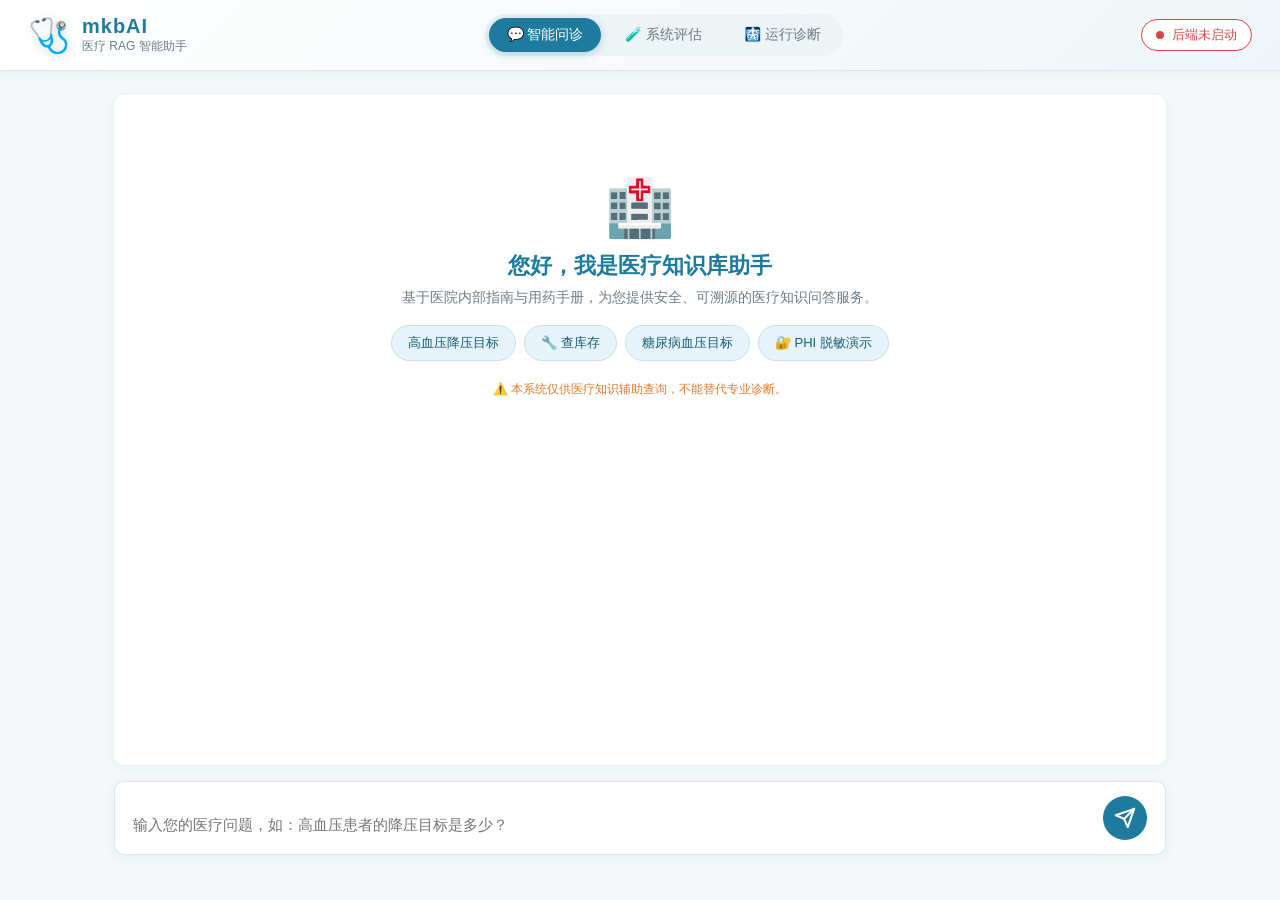
==== src/main/resources/static/index.html @ ca89a930 "feat: 添加医疗风格前端页面（聊天 / 评估 / 诊断）" ====
<!DOCTYPE html>
<html lang="zh-CN">
<head>
  <meta charset="UTF-8">
  <meta name="viewport" content="width=device-width, initial-scale=1.0">
  <title>mkbAI · 医疗 RAG 智能助手</title>
  <link rel="stylesheet" href="style.css">
</head>
<body>

<header class="topbar">
  <div class="logo">
    <span class="logo-icon">🩺</span>
    <div class="logo-text">
      <h1>mkbAI</h1>
      <p>医疗 RAG 智能助手</p>
    </div>
  </div>
  <nav class="tabs">
    <button class="tab active" data-tab="chat">💬 智能问诊</button>
    <button class="tab" data-tab="eval">🧪 系统评估</button>
    <button class="tab" data-tab="diag">🩻 运行诊断</button>
  </nav>
  <div class="status-pill" id="apiStatus">
    <span class="dot"></span> 后端检测中...
  </div>
</header>

<main class="container">

  <!-- ==================== 聊天界面 ==================== -->
  <section class="panel active" id="panel-chat">
    <div class="chat-area" id="chatArea">
      <div class="chat-welcome">
        <div class="welcome-icon">🏥</div>
        <h2>您好，我是医疗知识库助手</h2>
        <p>基于医院内部指南与用药手册，为您提供安全、可溯源的医疗知识问答服务。</p>
        <div class="quick-prompts">
          <button class="chip" data-q="高血压患者的降压目标是多少？">高血压降压目标</button>
          <button class="chip" data-q="胃镜活检钳还有多少库存？">🔧 查库存</button>
          <button class="chip" data-q="糖尿病患者的血压控制目标是什么？">糖尿病血压目标</button>
          <button class="chip" data-q="请查询一下病历号MRN123456的相关信息">🔐 PHI 脱敏演示</button>
        </div>
        <p class="disclaimer">⚠️ 本系统仅供医疗知识辅助查询，不能替代专业诊断。</p>
      </div>
    </div>

    <div class="input-bar">
      <textarea id="msgInput" placeholder="输入您的医疗问题，如：高血压患者的降压目标是多少？" rows="1"></textarea>
      <button id="sendBtn" class="send-btn" title="发送 (Ctrl+Enter)">
        <svg width="22" height="22" viewBox="0 0 24 24" fill="none" stroke="currentColor" stroke-width="2.2" stroke-linecap="round" stroke-linejoin="round"><path d="M22 2L11 13"/><path d="M22 2l-7 20-4-9-9-4 20-7z"/></svg>
      </button>
    </div>
  </section>

  <!-- ==================== 评估界面 ==================== -->
  <section class="panel" id="panel-eval">
    <div class="eval-header">
      <h2>🧪 医疗测试集自动评估</h2>
      <p>10 个标准测试用例 · 4 维度量化评估（准确性 / 引用 / 幻觉 / 合规性）</p>
      <button class="btn-primary" id="runEvalBtn">▶ 开始评估</button>
    </div>
    <div class="eval-body" id="evalBody">
      <div class="eval-placeholder">点击上方按钮运行评估，结果将在此展示。</div>
    </div>
  </section>

  <!-- ==================== 诊断界面 ==================== -->
  <section class="panel" id="panel-diag">
    <div class="diag-header">
      <h2>🩻 运行时诊断</h2>
      <p>实时查看向量库状态、OCR 就绪情况、知识库统计</p>
      <button class="btn-primary" id="refreshDiagBtn">🔄 刷新诊断</button>
    </div>
    <div class="diag-body" id="diagBody">
      <div class="diag-placeholder">点击上方按钮刷新系统状态。</div>
    </div>
  </section>

</main>

<script src="app.js"></script>
</body>
</html>
---- src/main/resources/static/style.css ----
:root {
  --primary: #1e7b9e;
  --primary-dark: #165d78;
  --primary-light: #e6f3f8;
  --accent: #2ea876;
  --warn: #e07a2c;
  --danger: #d94646;
  --bg: #f4f8fa;
  --surface: #ffffff;
  --border: #dce6ec;
  --text: #1f2b33;
  --text-muted: #6b7c88;
  --shadow: 0 2px 12px rgba(30, 123, 158, 0.08);
  --radius: 10px;
}

* { box-sizing: border-box; margin: 0; padding: 0; }

html, body {
  height: 100%;
  font-family: -apple-system, BlinkMacSystemFont, "Segoe UI", "PingFang SC",
               "Microsoft YaHei", "Helvetica Neue", Arial, sans-serif;
  background: var(--bg);
  color: var(--text);
}

/* ================== 顶部栏 ================== */
.topbar {
  display: flex;
  align-items: center;
  justify-content: space-between;
  padding: 14px 28px;
  background: linear-gradient(135deg, #ffffff 0%, #eef6f9 100%);
  border-bottom: 1px solid var(--border);
  box-shadow: var(--shadow);
  position: sticky;
  top: 0;
  z-index: 100;
}

.logo {
  display: flex;
  align-items: center;
  gap: 12px;
}

.logo-icon {
  font-size: 34px;
  filter: drop-shadow(0 2px 4px rgba(30,123,158,.25));
}

.logo-text h1 {
  font-size: 20px;
  color: var(--primary);
  letter-spacing: 1px;
}

.logo-text p {
  font-size: 12px;
  color: var(--text-muted);
}

.tabs {
  display: flex;
  gap: 6px;
  background: #eef3f6;
  padding: 4px;
  border-radius: 50px;
}

.tab {
  padding: 8px 18px;
  border: none;
  background: transparent;
  border-radius: 50px;
  font-size: 14px;
  color: var(--text-muted);
  cursor: pointer;
  transition: all .2s;
}

.tab:hover { color: var(--primary); }

.tab.active {
  background: var(--primary);
  color: #fff;
  box-shadow: 0 2px 8px rgba(30,123,158,.3);
}

.status-pill {
  display: flex;
  align-items: center;
  gap: 8px;
  font-size: 13px;
  color: var(--text-muted);
  padding: 6px 14px;
  background: #fff;
  border: 1px solid var(--border);
  border-radius: 50px;
}

.status-pill .dot {
  width: 8px;
  height: 8px;
  background: #f1c94b;
  border-radius: 50%;
  animation: pulse 1.5s infinite;
}

.status-pill.ok .dot { background: var(--accent); }
.status-pill.err .dot { background: var(--danger); }
.status-pill.ok { color: var(--accent); border-color: var(--accent); }
.status-pill.err { color: var(--danger); border-color: var(--danger); }

@keyframes pulse {
  0%, 100% { opacity: 1; }
  50% { opacity: .4; }
}

/* ================== 主容器 ================== */
.container {
  max-width: 1100px;
  margin: 0 auto;
  padding: 24px;
  min-height: calc(100vh - 72px);
}

.panel { display: none; }
.panel.active { display: block; animation: fadeIn .25s; }

@keyframes fadeIn {
  from { opacity: 0; transform: translateY(6px); }
  to { opacity: 1; transform: none; }
}

/* ================== 聊天面板 ================== */
.chat-area {
  height: calc(100vh - 230px);
  overflow-y: auto;
  padding: 20px;
  background: var(--surface);
  border-radius: var(--radius);
  box-shadow: var(--shadow);
  margin-bottom: 16px;
  display: flex;
  flex-direction: column;
  gap: 18px;
}

.chat-welcome {
  text-align: center;
  margin: 60px auto;
  max-width: 600px;
  color: var(--text-muted);
}

.welcome-icon {
  font-size: 56px;
  margin-bottom: 10px;
}

.chat-welcome h2 {
  color: var(--primary);
  font-size: 22px;
  margin-bottom: 8px;
}

.chat-welcome p {
  font-size: 14px;
  margin-bottom: 18px;
}

.quick-prompts {
  display: flex;
  flex-wrap: wrap;
  gap: 8px;
  justify-content: center;
  margin-bottom: 20px;
}

.chip {
  padding: 8px 16px;
  background: var(--primary-light);
  border: 1px solid #c5e2ec;
  border-radius: 50px;
  font-size: 13px;
  color: var(--primary-dark);
  cursor: pointer;
  transition: all .2s;
}

.chip:hover {
  background: var(--primary);
  color: #fff;
  border-color: var(--primary);
}

.disclaimer {
  font-size: 12px !important;
  color: var(--warn) !important;
}

/* 消息气泡 */
.msg {
  display: flex;
  gap: 12px;
  align-items: flex-start;
  max-width: 85%;
  animation: msgIn .25s;
}

@keyframes msgIn {
  from { opacity: 0; transform: translateY(8px); }
  to { opacity: 1; transform: none; }
}

.msg.user { align-self: flex-end; flex-direction: row-reverse; }
.msg.ai { align-self: flex-start; }

.msg-avatar {
  width: 38px;
  height: 38px;
  border-radius: 50%;
  display: flex;
  align-items: center;
  justify-content: center;
  font-size: 18px;
  flex-shrink: 0;
}

.msg.user .msg-avatar {
  background: var(--primary);
  color: #fff;
}

.msg.ai .msg-avatar {
  background: #eaf6ef;
  color: var(--accent);
  border: 2px solid var(--accent);
}

.msg-bubble {
  padding: 14px 18px;
  border-radius: 16px;
  font-size: 14px;
  line-height: 1.7;
  white-space: pre-wrap;
  word-break: break-word;
}

.msg.user .msg-bubble {
  background: var(--primary);
  color: #fff;
  border-top-right-radius: 4px;
}

.msg.ai .msg-bubble {
  background: #f7fbfd;
  border: 1px solid var(--border);
  border-top-left-radius: 4px;
}

.refs-block {
  margin-top: 10px;
  padding-top: 10px;
  border-top: 1px dashed #cbd9e0;
  font-size: 12px;
  color: var(--text-muted);
}

.refs-block strong { color: var(--primary-dark); }

/* 思考中 */
.thinking {
  display: flex;
  gap: 4px;
  padding: 4px 0;
}

.thinking span {
  width: 8px;
  height: 8px;
  background: var(--primary);
  border-radius: 50%;
  animation: blink 1.2s infinite;
}

.thinking span:nth-child(2) { animation-delay: .2s; }
.thinking span:nth-child(3) { animation-delay: .4s; }

@keyframes blink {
  0%, 80%, 100% { opacity: .2; }
  40% { opacity: 1; }
}

/* ================== 输入栏 ================== */
.input-bar {
  display: flex;
  gap: 10px;
  align-items: flex-end;
  padding: 14px 18px;
  background: var(--surface);
  border-radius: var(--radius);
  box-shadow: var(--shadow);
  border: 1px solid var(--border);
}

#msgInput {
  flex: 1;
  resize: none;
  border: none;
  outline: none;
  font-size: 15px;
  font-family: inherit;
  line-height: 1.5;
  max-height: 140px;
  min-height: 24px;
  padding: 4px 0;
}

.send-btn {
  width: 44px;
  height: 44px;
  background: var(--primary);
  color: #fff;
  border: none;
  border-radius: 50%;
  cursor: pointer;
  display: flex;
  align-items: center;
  justify-content: center;
  transition: all .2s;
  flex-shrink: 0;
}

.send-btn:hover { background: var(--primary-dark); transform: scale(1.05); }
.send-btn:disabled { background: #b9ced8; cursor: not-allowed; transform: none; }

/* ================== 评估面板 ================== */
.eval-header, .diag-header {
  background: var(--surface);
  padding: 24px;
  border-radius: var(--radius);
  box-shadow: var(--shadow);
  margin-bottom: 18px;
}

.eval-header h2, .diag-header h2 {
  color: var(--primary);
  margin-bottom: 6px;
}

.eval-header p, .diag-header p {
  color: var(--text-muted);
  font-size: 14px;
  margin-bottom: 16px;
}

.btn-primary {
  padding: 10px 24px;
  background: var(--primary);
  color: #fff;
  border: none;
  border-radius: 6px;
  font-size: 14px;
  cursor: pointer;
  transition: all .2s;
}

.btn-primary:hover { background: var(--primary-dark); }
.btn-primary:disabled { background: #b9ced8; cursor: wait; }

.eval-body, .diag-body {
  background: var(--surface);
  padding: 24px;
  border-radius: var(--radius);
  box-shadow: var(--shadow);
  min-height: 200px;
}

.eval-placeholder, .diag-placeholder {
  text-align: center;
  color: var(--text-muted);
  padding: 60px 0;
}

/* 评估结果卡片 */
.score-card {
  display: grid;
  grid-template-columns: repeat(auto-fit, minmax(180px, 1fr));
  gap: 16px;
  margin-bottom: 24px;
}

.score-box {
  padding: 20px;
  border-radius: 10px;
  text-align: center;
  background: var(--primary-light);
  border: 1px solid #c5e2ec;
}

.score-box.rate {
  background: linear-gradient(135deg, #1e7b9e, #2ea876);
  color: #fff;
  border: none;
}

.score-value {
  font-size: 36px;
  font-weight: 700;
  margin-bottom: 4px;
}

.score-label {
  font-size: 13px;
  opacity: .85;
}

/* 维度进度条 */
.dimensions {
  margin-bottom: 24px;
}

.dimensions h3 {
  font-size: 16px;
  margin-bottom: 14px;
  color: var(--text);
}

.dim-row {
  display: flex;
  align-items: center;
  margin-bottom: 10px;
  gap: 12px;
}

.dim-name { width: 90px; font-size: 14px; color: var(--text-muted); }
.dim-bar {
  flex: 1;
  height: 10px;
  background: #eef3f6;
  border-radius: 5px;
  overflow: hidden;
}
.dim-fill {
  height: 100%;
  background: linear-gradient(90deg, var(--primary), var(--accent));
  border-radius: 5px;
  transition: width .8s;
}
.dim-text { width: 60px; text-align: right; font-size: 14px; font-weight: 600; }

/* 详细结果表格 */
.detail-table {
  width: 100%;
  border-collapse: collapse;
  font-size: 13px;
}

.detail-table th, .detail-table td {
  padding: 10px 12px;
  border-bottom: 1px solid var(--border);
  text-align: left;
}

.detail-table th {
  background: #f4f8fa;
  color: var(--primary-dark);
  font-weight: 600;
}

.pass-tag, .fail-tag {
  display: inline-block;
  padding: 2px 10px;
  border-radius: 12px;
  font-size: 12px;
  font-weight: 600;
}

.pass-tag { background: #e7f6ef; color: var(--accent); }
.fail-tag { background: #fdecec; color: var(--danger); }

/* ================== 诊断面板 ================== */
.diag-grid {
  display: grid;
  grid-template-columns: repeat(auto-fit, minmax(220px, 1fr));
  gap: 16px;
  margin-bottom: 20px;
}

.diag-card {
  padding: 18px;
  border: 1px solid var(--border);
  border-radius: 10px;
  background: #fcfefe;
}

.diag-card h4 {
  font-size: 13px;
  color: var(--text-muted);
  margin-bottom: 8px;
  font-weight: 500;
}

.diag-card .val {
  font-size: 20px;
  font-weight: 700;
  color: var(--primary-dark);
}

.diag-card .val.ok { color: var(--accent); }
.diag-card .val.err { color: var(--danger); }
.diag-card .val.info { color: var(--warn); }

.diag-detail {
  margin-top: 12px;
  padding: 14px;
  background: #f7fbfd;
  border: 1px solid var(--border);
  border-radius: 8px;
  font-size: 13px;
  font-family: "Cascadia Code", "Fira Code", Consolas, monospace;
  white-space: pre-wrap;
  max-height: 300px;
  overflow: auto;
}

/* ================== 响应式 ================== */
@media (max-width: 720px) {
  .topbar { flex-wrap: wrap; gap: 10px; padding: 10px 14px; }
  .status-pill { order: 3; width: 100%; justify-content: center; }
  .tabs { font-size: 13px; }
  .tab { padding: 6px 12px; }
  .msg { max-width: 95%; }
  .chat-area { height: 60vh; padding: 14px; }
}
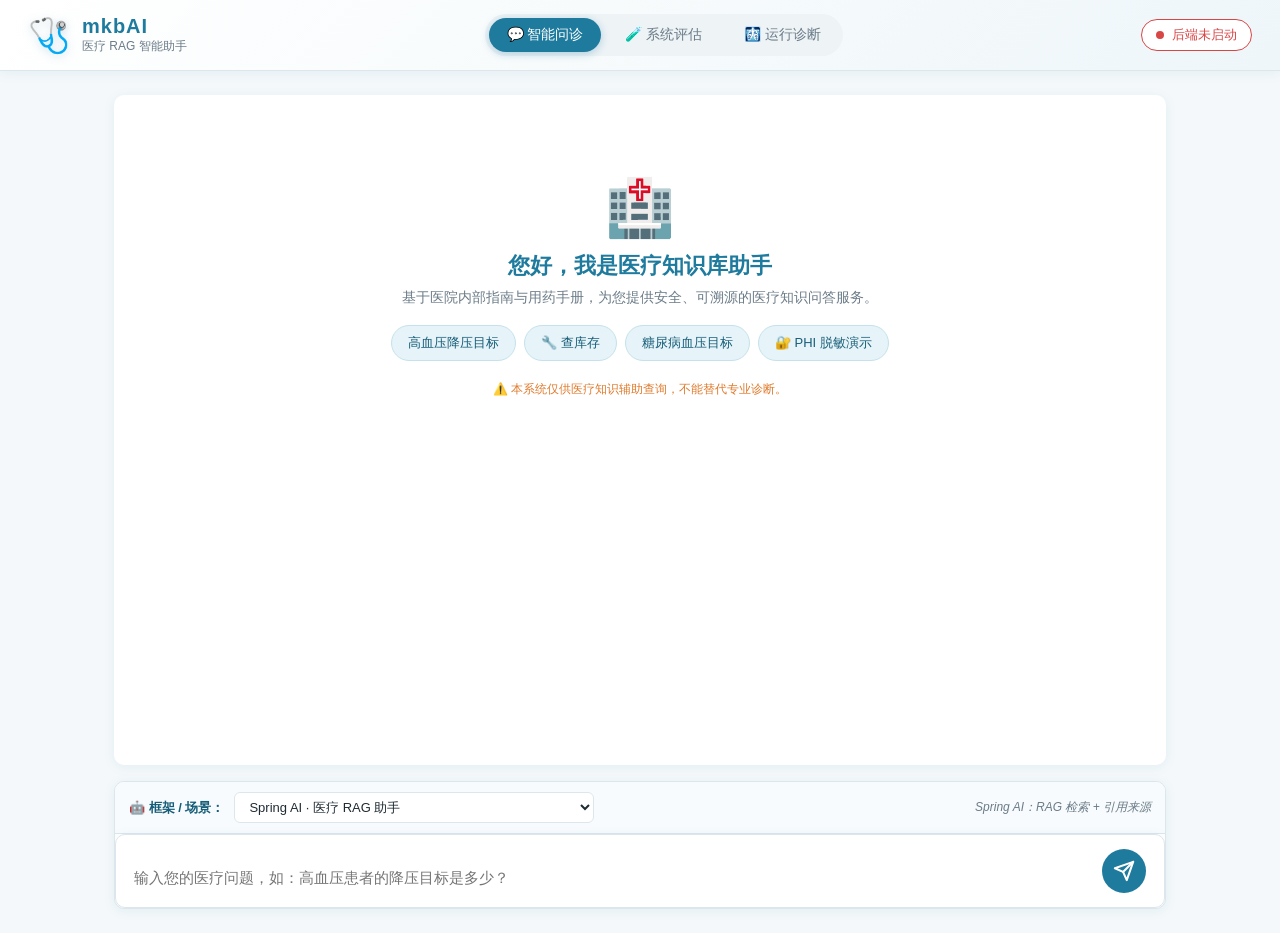
==== commit e8b0c88b: "feat: 引入 LangChain4j 并存，新增 7 个场景 Controller 和前端场景选择器 pom.xml: - 新增 langchain4j-bom + langchain4j-com" ====
--- a/src/main/resources/static/index.html
+++ b/src/main/resources/static/index.html
@@ -45,11 +45,33 @@
       </div>
     </div>
 
-    <div class="input-bar">
-      <textarea id="msgInput" placeholder="输入您的医疗问题，如：高血压患者的降压目标是多少？" rows="1"></textarea>
-      <button id="sendBtn" class="send-btn" title="发送 (Ctrl+Enter)">
-        <svg width="22" height="22" viewBox="0 0 24 24" fill="none" stroke="currentColor" stroke-width="2.2" stroke-linecap="round" stroke-linejoin="round"><path d="M22 2L11 13"/><path d="M22 2l-7 20-4-9-9-4 20-7z"/></svg>
-      </button>
+    <div class="input-bar-wrap">
+      <div class="model-selector">
+        <span class="selector-label">🤖 框架 / 场景：</span>
+        <select id="modelSelect" class="model-select">
+          <optgroup label="Spring AI（RAG + 工具 + 引用）">
+            <option value="/chat" selected>Spring AI · 医疗 RAG 助手</option>
+          </optgroup>
+          <optgroup label="LangChain4j · 纯对话">
+            <option value="/lc/chat">LC4J · 医疗耗材助手</option>
+            <option value="/lc/chat/doctor">LC4J · 心内科医生</option>
+            <option value="/lc/chat/safe">LC4J · 安全防护（反注入）</option>
+            <option value="/lc/chat/json">LC4J · JSON 结构化输出</option>
+          </optgroup>
+          <optgroup label="LangChain4j · 工具调用">
+            <option value="/lc/tool/inventory">LC4J · 库存查询（单工具）</option>
+            <option value="/lc/tool/phi">LC4J · PHI 脱敏（单工具）</option>
+            <option value="/lc/tool/full">LC4J · 全能助手（多工具）</option>
+          </optgroup>
+        </select>
+        <span class="selector-hint" id="selectorHint">Spring AI：RAG 检索 + 引用来源</span>
+      </div>
+      <div class="input-bar">
+        <textarea id="msgInput" placeholder="输入您的医疗问题，如：高血压患者的降压目标是多少？" rows="1"></textarea>
+        <button id="sendBtn" class="send-btn" title="发送 (Ctrl+Enter)">
+          <svg width="22" height="22" viewBox="0 0 24 24" fill="none" stroke="currentColor" stroke-width="2.2" stroke-linecap="round" stroke-linejoin="round"><path d="M22 2L11 13"/><path d="M22 2l-7 20-4-9-9-4 20-7z"/></svg>
+        </button>
+      </div>
     </div>
   </section>
 
--- a/src/main/resources/static/style.css
+++ b/src/main/resources/static/style.css
@@ -294,6 +294,57 @@
 }
 
 /* ================== 输入栏 ================== */
+.input-bar-wrap {
+  background: var(--surface);
+  border-radius: var(--radius);
+  box-shadow: var(--shadow);
+  border: 1px solid var(--border);
+  overflow: hidden;
+}
+
+.model-selector {
+  display: flex;
+  align-items: center;
+  gap: 10px;
+  padding: 10px 14px;
+  background: #f7fbfd;
+  border-bottom: 1px solid var(--border);
+  flex-wrap: wrap;
+}
+
+.selector-label {
+  font-size: 13px;
+  font-weight: 600;
+  color: var(--primary-dark);
+  white-space: nowrap;
+}
+
+.model-select {
+  flex: 1;
+  min-width: 200px;
+  max-width: 360px;
+  padding: 6px 10px;
+  border: 1px solid var(--border);
+  border-radius: 6px;
+  background: #fff;
+  font-size: 13px;
+  color: var(--text);
+  cursor: pointer;
+  outline: none;
+  transition: border-color .2s;
+}
+
+.model-select:hover { border-color: var(--primary); }
+.model-select:focus { border-color: var(--primary); box-shadow: 0 0 0 2px rgba(30,123,158,.15); }
+
+.selector-hint {
+  font-size: 12px;
+  color: var(--text-muted);
+  margin-left: auto;
+  white-space: nowrap;
+  font-style: italic;
+}
+
 .input-bar {
   display: flex;
   gap: 10px;
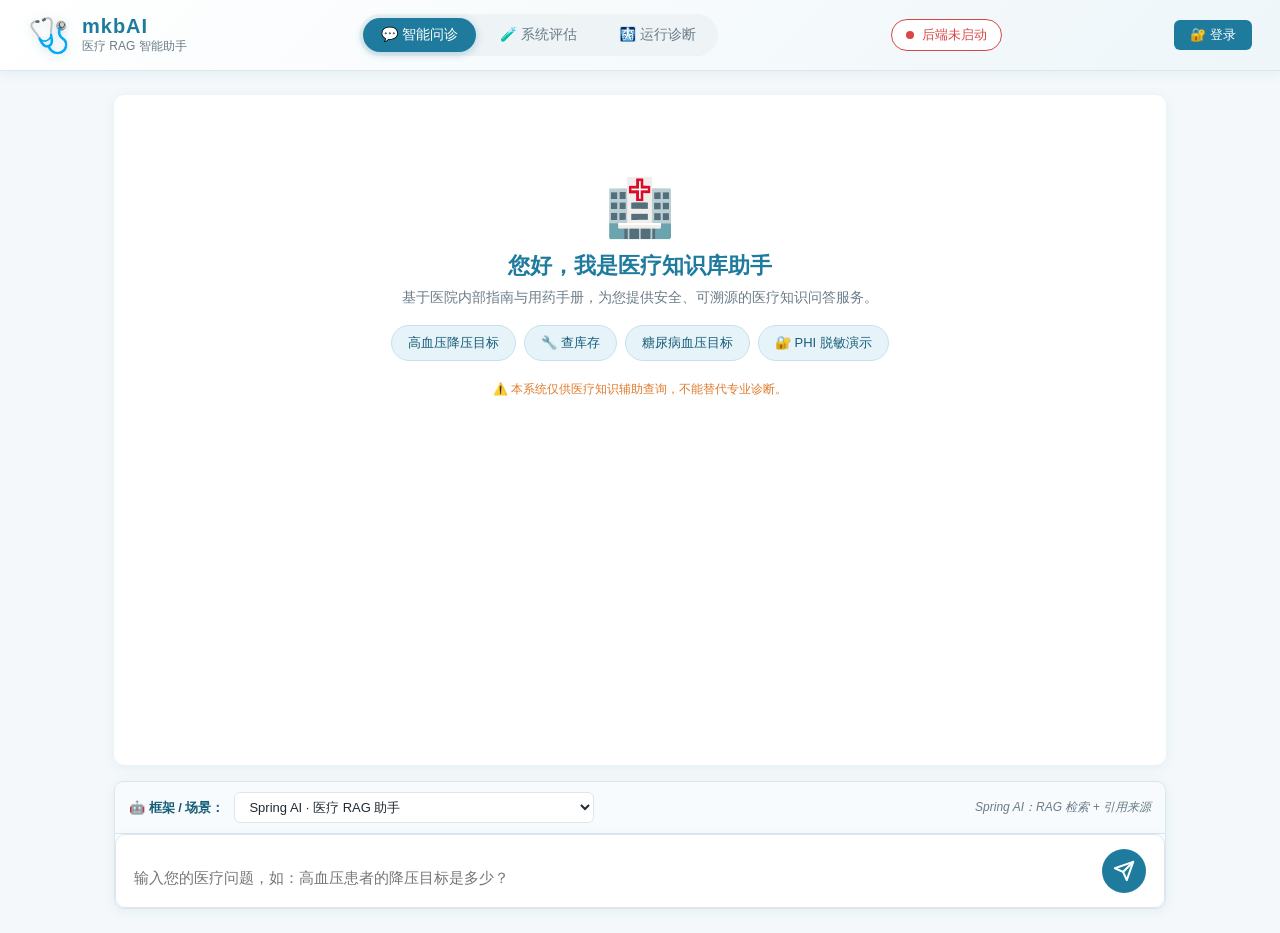
==== commit 9bac283e: "清理 LangChain4j 残留、补权限体系、加多跳检索 - 引入 Spring Security session 登录；ApiKeyFilter 改为 session 或 API Key 二选一放" ====
--- a/src/main/resources/static/index.html
+++ b/src/main/resources/static/index.html
@@ -24,6 +24,15 @@
   <div class="status-pill" id="apiStatus">
     <span class="dot"></span> 后端检测中...
   </div>
+  <div class="auth-area" id="authArea">
+    <div class="auth-logged-out" id="authLoggedOut">
+      <button class="btn-login" id="loginBtn">🔐 登录</button>
+    </div>
+    <div class="auth-logged-in hidden" id="authLoggedIn">
+      <span class="auth-user" id="authUser"></span>
+      <button class="btn-logout" id="logoutBtn">退出</button>
+    </div>
+  </div>
 </header>
 
 <main class="container">
@@ -49,20 +58,7 @@
       <div class="model-selector">
         <span class="selector-label">🤖 框架 / 场景：</span>
         <select id="modelSelect" class="model-select">
-          <optgroup label="Spring AI（RAG + 工具 + 引用）">
-            <option value="/chat" selected>Spring AI · 医疗 RAG 助手</option>
-          </optgroup>
-          <optgroup label="LangChain4j · 纯对话">
-            <option value="/lc/chat">LC4J · 医疗耗材助手</option>
-            <option value="/lc/chat/doctor">LC4J · 心内科医生</option>
-            <option value="/lc/chat/safe">LC4J · 安全防护（反注入）</option>
-            <option value="/lc/chat/json">LC4J · JSON 结构化输出</option>
-          </optgroup>
-          <optgroup label="LangChain4j · 工具调用">
-            <option value="/lc/tool/inventory">LC4J · 库存查询（单工具）</option>
-            <option value="/lc/tool/phi">LC4J · PHI 脱敏（单工具）</option>
-            <option value="/lc/tool/full">LC4J · 全能助手（多工具）</option>
-          </optgroup>
+          <option value="/chat" selected>Spring AI · 医疗 RAG 助手</option>
         </select>
         <span class="selector-hint" id="selectorHint">Spring AI：RAG 检索 + 引用来源</span>
       </div>
@@ -101,6 +97,33 @@
 
 </main>
 
+<!-- ==================== 登录模态框 ==================== -->
+<div class="modal-backdrop hidden" id="loginModal">
+  <div class="modal login-modal">
+    <div class="modal-header">
+      <h3>🔐 登录 mkbAI</h3>
+      <button class="modal-close" id="loginClose">×</button>
+    </div>
+    <div class="modal-body">
+      <form id="loginForm">
+        <div class="form-group">
+          <label>用户名</label>
+          <input type="text" name="username" required placeholder="admin">
+        </div>
+        <div class="form-group">
+          <label>密码</label>
+          <input type="password" name="password" required placeholder="admin123">
+        </div>
+        <div class="form-hint">
+          本地开发默认账号：<code>admin / admin123</code>
+        </div>
+        <div class="form-error hidden" id="loginError">用户名或密码错误</div>
+        <button type="submit" class="btn-primary btn-full">登录</button>
+      </form>
+    </div>
+  </div>
+</div>
+
 <script src="app.js"></script>
 </body>
 </html>
--- a/src/main/resources/static/style.css
+++ b/src/main/resources/static/style.css
@@ -577,6 +577,100 @@
   overflow: auto;
 }
 
+/* ================== 鉴权 ================== */
+.auth-area { display: flex; align-items: center; gap: 10px; }
+.btn-login {
+  padding: 6px 16px;
+  background: var(--primary);
+  color: #fff;
+  border: none;
+  border-radius: 6px;
+  font-size: 13px;
+  cursor: pointer;
+  transition: background 0.2s;
+}
+.btn-login:hover { background: var(--primary-dark); }
+.btn-logout {
+  padding: 6px 12px;
+  background: transparent;
+  color: var(--text-muted);
+  border: 1px solid var(--border);
+  border-radius: 6px;
+  font-size: 12px;
+  cursor: pointer;
+  transition: all 0.2s;
+}
+.btn-logout:hover { border-color: var(--danger); color: var(--danger); }
+.auth-user {
+  font-size: 13px;
+  font-weight: 600;
+  color: var(--primary-dark);
+  background: var(--primary-bg);
+  padding: 4px 10px;
+  border-radius: 12px;
+}
+.hidden { display: none !important; }
+
+/* ================== 登录模态框 ================== */
+.modal-backdrop {
+  position: fixed; inset: 0;
+  background: rgba(0,0,0,0.45);
+  display: flex; align-items: center; justify-content: center;
+  z-index: 1000;
+  animation: fadeIn 0.15s ease;
+}
+@keyframes fadeIn { from { opacity: 0; } to { opacity: 1; } }
+.modal {
+  background: #fff;
+  border-radius: 12px;
+  box-shadow: 0 12px 40px rgba(0,0,0,0.2);
+  min-width: 360px;
+  max-width: 90vw;
+}
+.modal-header {
+  display: flex; justify-content: space-between; align-items: center;
+  padding: 16px 20px;
+  border-bottom: 1px solid var(--border);
+}
+.modal-header h3 { margin: 0; font-size: 15px; }
+.modal-close {
+  background: none; border: none; font-size: 22px;
+  color: var(--text-muted); cursor: pointer; line-height: 1;
+}
+.modal-close:hover { color: var(--danger); }
+.modal-body { padding: 20px; }
+.form-group { margin-bottom: 14px; }
+.form-group label {
+  display: block; font-size: 13px; font-weight: 600;
+  margin-bottom: 5px; color: var(--text);
+}
+.form-group input {
+  width: 100%; padding: 9px 12px;
+  border: 1px solid var(--border); border-radius: 6px;
+  font-size: 14px; box-sizing: border-box;
+  transition: border-color 0.2s;
+}
+.form-group input:focus {
+  outline: none; border-color: var(--primary);
+  box-shadow: 0 0 0 2px rgba(46,134,193,0.15);
+}
+.form-hint {
+  font-size: 12px; color: var(--text-muted);
+  background: #f7fbfd; border: 1px solid var(--border);
+  border-radius: 6px; padding: 8px 12px;
+  margin-bottom: 12px;
+}
+.form-hint code {
+  background: var(--primary-bg); color: var(--primary-dark);
+  padding: 1px 5px; border-radius: 3px; font-size: 12px;
+}
+.form-error {
+  color: var(--danger); font-size: 13px;
+  padding: 8px 12px; margin-bottom: 12px;
+  background: #fef0f0; border: 1px solid #fde2e2; border-radius: 6px;
+}
+.btn-full { width: 100%; padding: 10px; font-size: 14px; }
+
 /* ================== 响应式 ================== */
 @media (max-width: 720px) {
   .topbar { flex-wrap: wrap; gap: 10px; padding: 10px 14px; }
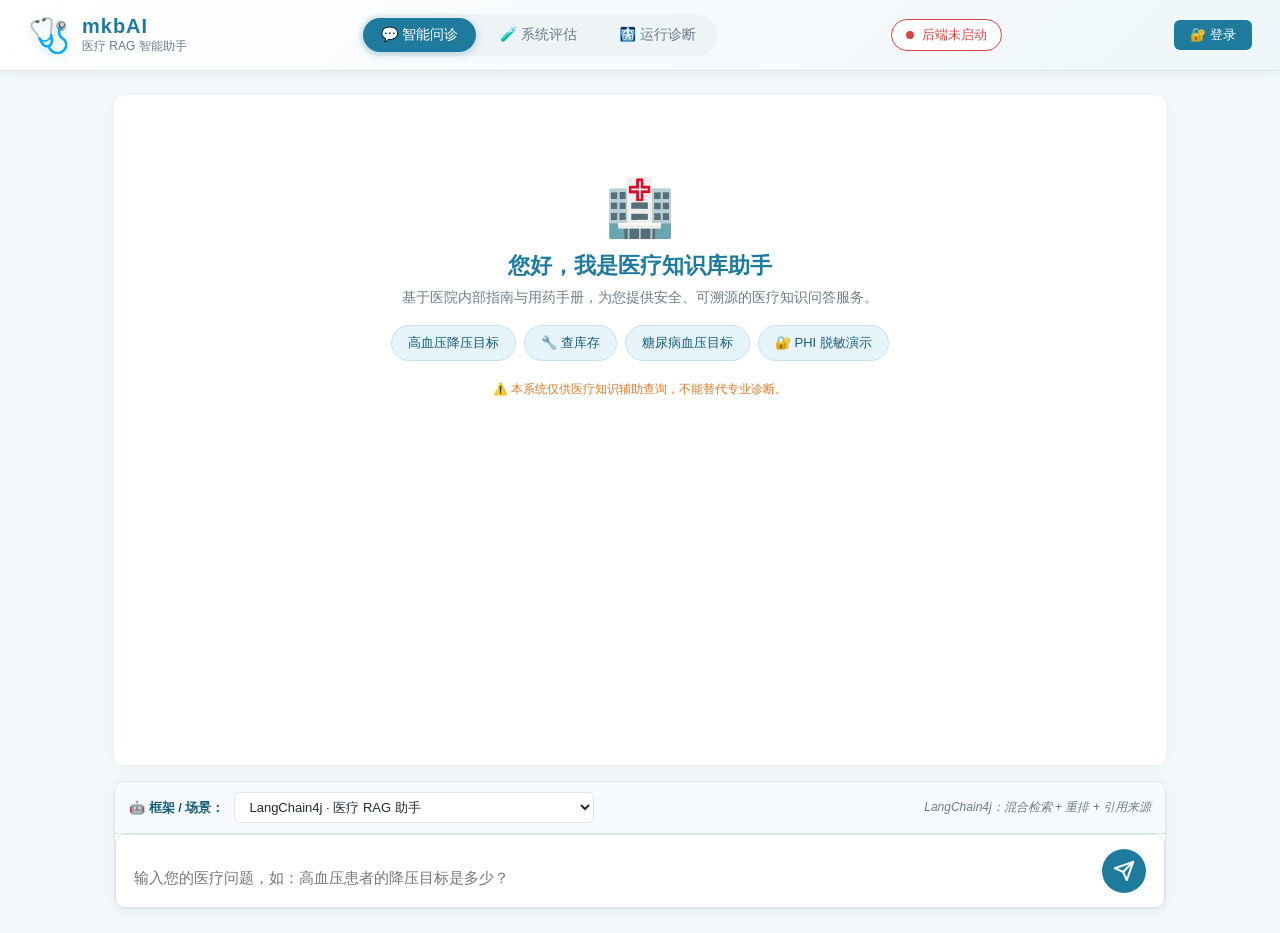
==== commit fc7e012e: "refactor: 清理 langchain4j-exp 分支冗余代码并对齐架构边界 - 删除未接入页面的并行实验链路（LcRagController / LcRagService /   LcHy" ====
--- a/src/main/resources/static/index.html
+++ b/src/main/resources/static/index.html
@@ -58,9 +58,9 @@
       <div class="model-selector">
         <span class="selector-label">🤖 框架 / 场景：</span>
         <select id="modelSelect" class="model-select">
-          <option value="/chat" selected>Spring AI · 医疗 RAG 助手</option>
+          <option value="/chat" selected>LangChain4j · 医疗 RAG 助手</option>
         </select>
-        <span class="selector-hint" id="selectorHint">Spring AI：RAG 检索 + 引用来源</span>
+        <span class="selector-hint" id="selectorHint">LangChain4j：混合检索 + 重排 + 引用来源</span>
       </div>
       <div class="input-bar">
         <textarea id="msgInput" placeholder="输入您的医疗问题，如：高血压患者的降压目标是多少？" rows="1"></textarea>
@@ -75,11 +75,11 @@
   <section class="panel" id="panel-eval">
     <div class="eval-header">
       <h2>🧪 医疗测试集自动评估</h2>
-      <p>10 个标准测试用例 · 4 维度量化评估（准确性 / 引用 / 幻觉 / 合规性）</p>
+      <p>61 个测试用例（58 可答 + 3 超纲拒答）· 6 维度量化评估（准确性 / 引用 / 幻觉 / 合规 / 库外背书 / 出处错位）</p>
       <button class="btn-primary" id="runEvalBtn">▶ 开始评估</button>
     </div>
     <div class="eval-body" id="evalBody">
-      <div class="eval-placeholder">点击上方按钮运行评估，结果将在此展示。</div>
+      <div class="eval-placeholder">点击上方按钮在后台跑评估，跑完自动回填。全量 61 题每题都要打三次模型（向量化 / 重排 / 生成），实测约 6 分半，别在高峰期随手点。</div>
     </div>
   </section>
 
@@ -126,4 +126,4 @@
 
 <script src="app.js"></script>
 </body>
-</html>+</html>
--- a/src/main/resources/static/style.css
+++ b/src/main/resources/static/style.css
@@ -268,8 +268,6 @@
   color: var(--text-muted);
 }
 
-.refs-block strong { color: var(--primary-dark); }
-
 /* 思考中 */
 .thinking {
   display: flex;
